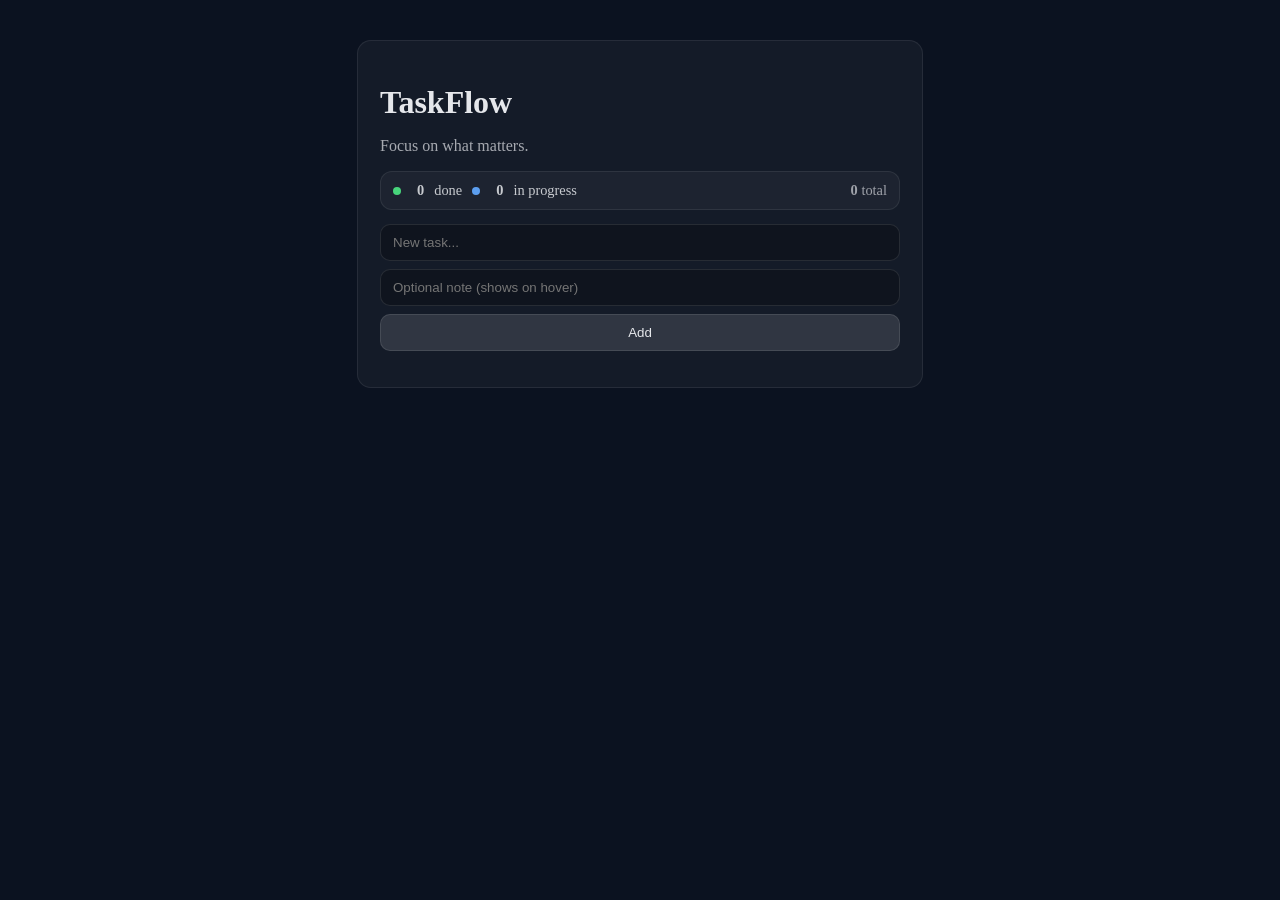
==== Public/index.html @ 0ef5a36f "Add progress summary to TaskFlow" ====
<!DOCTYPE html>
<html lang="en">
<head>
  <meta charset="UTF-8" />
  <meta name="viewport" content="width=device-width, initial-scale=1.0" />
  <title>TaskFlow</title>
  <link rel="stylesheet" href="style.css" />
</head>
<body>
  <div class="app">
    <h1>TaskFlow</h1>
<p class="subtitle">Focus on what matters.</p>

<div id="progressBar" class="progress-bar">
  <div class="progress-left">
    <span class="dot done"></span><span id="doneCount">0</span> done
    <span class="dot progress"></span><span id="progressCount">0</span> in progress
  </div>

  <div class="progress-right">
    <span id="totalCount">0</span> total
  </div>
</div>


    <form id="taskForm" class="task-form">
      <input
        type="text"
        id="titleInput"
        placeholder="New task..."
        required
      />
      <input
        type="text"
        id="noteInput"
        placeholder="Optional note (shows on hover)"
      />
      <button type="submit">Add</button>
    </form>

    <ul id="taskList"></ul>
  </div>

  <script src="app.js"></script>
</body>
</html>
---- Public/style.css ----
body {
  background: #0b1220;
  color: #e5e7eb;
}

.app {
  max-width: 520px;
  margin: 40px auto;
  padding: 22px;
  background: rgba(255,255,255,0.04);
  border: 1px solid rgba(255,255,255,0.08);
  border-radius: 14px;
}

h1 { margin-bottom: 6px; }
.subtitle { color: rgba(229,231,235,0.7); margin-bottom: 16px; }

.controls {
  display: flex;
  gap: 10px;
  flex-wrap: wrap;
  align-items: center;
  margin-bottom: 14px;
}

.filters { display: flex; gap: 8px; flex-wrap: wrap; }

.pill {
  background: rgba(255,255,255,0.06);
  border: 1px solid rgba(255,255,255,0.10);
  color: #e5e7eb;
  padding: 8px 10px;
  border-radius: 999px;
  cursor: pointer;
  font-size: 0.85rem;
}

.pill.active {
  background: rgba(255,255,255,0.14);
  border-color: rgba(255,255,255,0.18);
}

.task-form {
  display: grid;
  grid-template-columns: 1fr;
  gap: 8px;
  margin-bottom: 14px;
}

.task-form input, .task-form button {
  padding: 10px 12px;
  border-radius: 10px;
  border: 1px solid rgba(255,255,255,0.10);
  background: rgba(0,0,0,0.25);
  color: #e5e7eb;
}

.task-form button {
  cursor: pointer;
  background: rgba(255,255,255,0.12);
}

#taskList { list-style: none; padding: 0; margin: 0; display: grid; gap: 10px; }

.task {
  padding: 12px;
  border-radius: 12px;
  border: 1px solid rgba(255,255,255,0.08);
  background: rgba(255,255,255,0.03);
  display: flex;
  justify-content: space-between;
  gap: 12px;
}

.task .left { display: flex; flex-direction: column; gap: 6px; }
.task .title { font-weight: 600; }

.badge {
  width: fit-content;
  font-size: 0.78rem;
  padding: 4px 8px;
  border-radius: 999px;
  border: 1px solid rgba(255,255,255,0.12);
  color: rgba(229,231,235,0.9);
}

/* Status color-coding */
.task.todo { border-left: 4px solid rgba(148,163,184,0.9); }
.task.progress { border-left: 4px solid rgba(96,165,250,0.95); }
.task.done { border-left: 4px solid rgba(74,222,128,0.95); opacity: 0.85; }
.task.done .title { text-decoration: line-through; opacity: 0.75; }

.actions { display: flex; gap: 6px; align-items: center; }
.btn {
  padding: 8px 10px;
  border-radius: 10px;
  border: 1px solid rgba(255,255,255,0.10);
  background: rgba(255,255,255,0.06);
  color: #e5e7eb;
  cursor: pointer;
}
.btn.danger { background: rgba(239,68,68,0.16); border-color: rgba(239,68,68,0.22); }

/* Notes on hover (shows only if data-note exists) */
.title[data-note] {
  position: relative;
  cursor: help;
}

.title[data-note]::after {
  content: attr(data-note);
  position: absolute;
  left: 0;
  top: 120%;
  min-width: 220px;
  max-width: 320px;
  padding: 10px;
  border-radius: 10px;
  background: rgba(0,0,0,0.85);
  border: 1px solid rgba(255,255,255,0.12);
  color: #e5e7eb;
  font-weight: 500;
  opacity: 0;
  pointer-events: none;
  transform: translateY(6px);
  transition: opacity 0.2s ease, transform 0.2s ease;
  z-index: 10;
}

.title[data-note]:hover::after {
  opacity: 1;
  transform: translateY(0);
}

/* Empty state */
.empty {
  padding: 14px;
  border-radius: 12px;
  border: 1px dashed rgba(255,255,255,0.15);
  color: rgba(229,231,235,0.8);
  display: grid;
  gap: 4px;
}
.empty span { color: rgba(229,231,235,0.6); }

@media (max-width: 520px) {
  .app { margin: 20px auto; }
  .task { flex-direction: column; }
  .actions { justify-content: flex-start; }
}
.progress-bar {
  display: flex;
  justify-content: space-between;
  align-items: center;
  gap: 12px;
  padding: 10px 12px;
  border-radius: 12px;
  margin-bottom: 14px;
  background: rgba(255,255,255,0.04);
  border: 1px solid rgba(255,255,255,0.08);
  color: rgba(229,231,235,0.85);
  font-size: 0.9rem;
}

.progress-left {
  display: flex;
  align-items: center;
  gap: 10px;
  flex-wrap: wrap;
}

.progress-right {
  color: rgba(229,231,235,0.65);
}

.progress-bar span {
  font-weight: 600;
}


.dot {
  width: 8px;
  height: 8px;
  border-radius: 999px;
  display: inline-block;
  margin-right: 6px;
}

.dot.done {
  background: rgba(74,222,128,0.95);
}

.dot.progress {
  background: rgba(96,165,250,0.95);
}
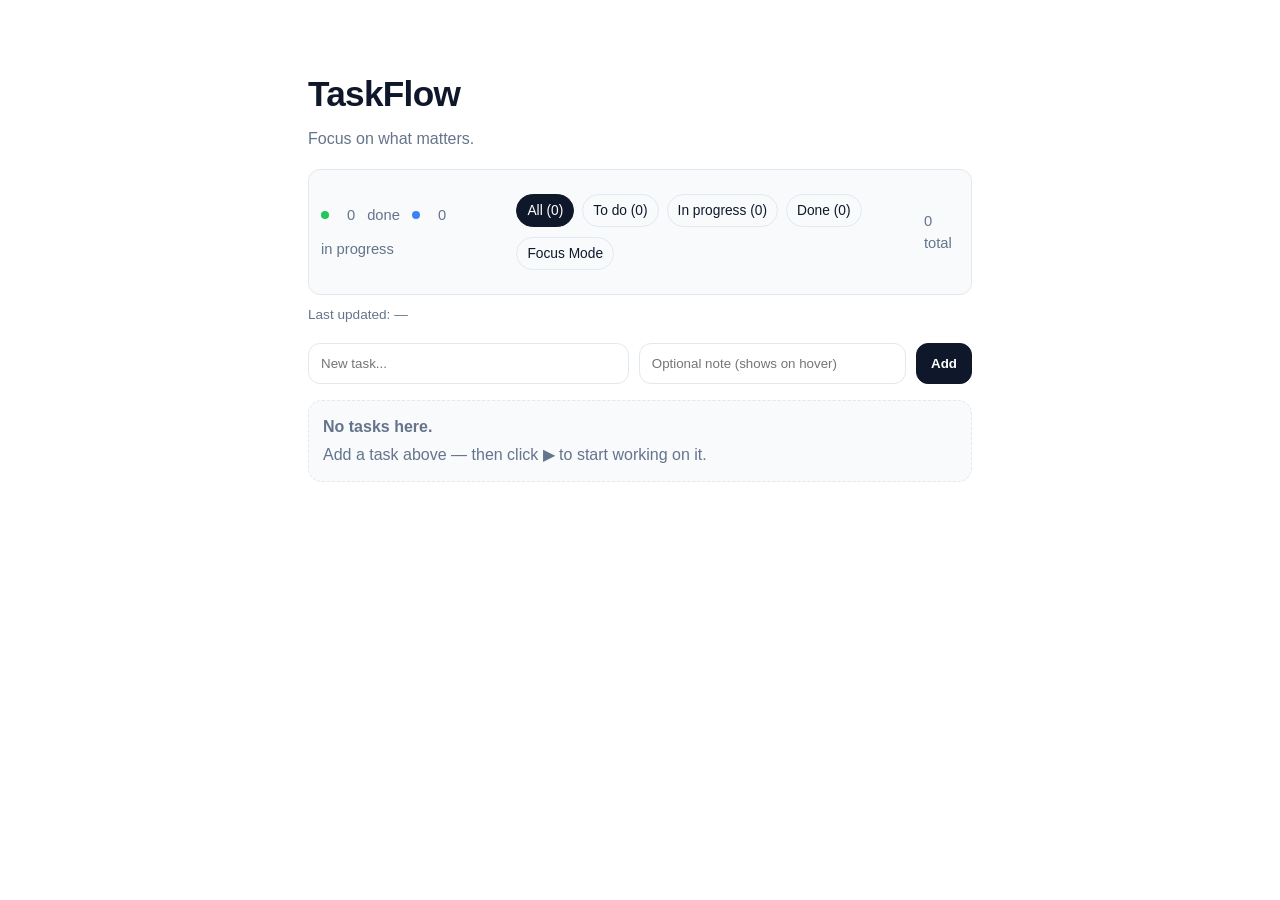
==== commit 91071f61: "Task loading adjustment3" ====
--- a/Public/index.html
+++ b/Public/index.html
@@ -16,6 +16,17 @@
     <span class="dot done"></span><span id="doneCount">0</span> done
     <span class="dot progress"></span><span id="progressCount">0</span> in progress
   </div>
+
+  <div class="controls">
+  <div class="filters">
+    <button type="button" class="pill active" data-filter="all">All</button>
+    <button type="button" class="pill" data-filter="todo">To do</button>
+    <button type="button" class="pill" data-filter="progress">In progress</button>
+    <button type="button" class="pill" data-filter="done">Done</button>
+  </div>
+
+  <button type="button" class="pill" id="focusToggle">Focus Mode</button>
+</div>
 
   <div class="progress-right">
     <span id="totalCount">0</span> total
--- a/Public/style.css
+++ b/Public/style.css
@@ -1,153 +1,46 @@
+/* RESET */
+* { margin: 0; padding: 0; box-sizing: border-box; }
+
+:root {
+  --bg: #ffffff;
+  --text: #0f172a;
+  --muted: #64748b;
+  --border: #e2e8f0;
+  --soft: #f8fafc;
+
+  --todo: #94a3b8;
+  --progress: #3b82f6;
+  --done: #22c55e;
+  --danger: #ef4444;
+}
+
+/* BASE */
 body {
-  background: #0b1220;
-  color: #e5e7eb;
-}
-
+  font-family: -apple-system, BlinkMacSystemFont, "Segoe UI", Roboto, sans-serif;
+  background: var(--bg);
+  color: var(--text);
+  line-height: 1.5;
+}
+
+/* APP CONTAINER */
 .app {
-  max-width: 520px;
+  max-width: 720px;
   margin: 40px auto;
-  padding: 22px;
-  background: rgba(255,255,255,0.04);
-  border: 1px solid rgba(255,255,255,0.08);
-  border-radius: 14px;
-}
-
-h1 { margin-bottom: 6px; }
-.subtitle { color: rgba(229,231,235,0.7); margin-bottom: 16px; }
-
-.controls {
-  display: flex;
-  gap: 10px;
-  flex-wrap: wrap;
-  align-items: center;
-  margin-bottom: 14px;
-}
-
-.filters { display: flex; gap: 8px; flex-wrap: wrap; }
-
-.pill {
-  background: rgba(255,255,255,0.06);
-  border: 1px solid rgba(255,255,255,0.10);
-  color: #e5e7eb;
-  padding: 8px 10px;
-  border-radius: 999px;
-  cursor: pointer;
-  font-size: 0.85rem;
-}
-
-.pill.active {
-  background: rgba(255,255,255,0.14);
-  border-color: rgba(255,255,255,0.18);
-}
-
-.task-form {
-  display: grid;
-  grid-template-columns: 1fr;
-  gap: 8px;
-  margin-bottom: 14px;
-}
-
-.task-form input, .task-form button {
-  padding: 10px 12px;
-  border-radius: 10px;
-  border: 1px solid rgba(255,255,255,0.10);
-  background: rgba(0,0,0,0.25);
-  color: #e5e7eb;
-}
-
-.task-form button {
-  cursor: pointer;
-  background: rgba(255,255,255,0.12);
-}
-
-#taskList { list-style: none; padding: 0; margin: 0; display: grid; gap: 10px; }
-
-.task {
-  padding: 12px;
-  border-radius: 12px;
-  border: 1px solid rgba(255,255,255,0.08);
-  background: rgba(255,255,255,0.03);
-  display: flex;
-  justify-content: space-between;
-  gap: 12px;
-}
-
-.task .left { display: flex; flex-direction: column; gap: 6px; }
-.task .title { font-weight: 600; }
-
-.badge {
-  width: fit-content;
-  font-size: 0.78rem;
-  padding: 4px 8px;
-  border-radius: 999px;
-  border: 1px solid rgba(255,255,255,0.12);
-  color: rgba(229,231,235,0.9);
-}
-
-/* Status color-coding */
-.task.todo { border-left: 4px solid rgba(148,163,184,0.9); }
-.task.progress { border-left: 4px solid rgba(96,165,250,0.95); }
-.task.done { border-left: 4px solid rgba(74,222,128,0.95); opacity: 0.85; }
-.task.done .title { text-decoration: line-through; opacity: 0.75; }
-
-.actions { display: flex; gap: 6px; align-items: center; }
-.btn {
-  padding: 8px 10px;
-  border-radius: 10px;
-  border: 1px solid rgba(255,255,255,0.10);
-  background: rgba(255,255,255,0.06);
-  color: #e5e7eb;
-  cursor: pointer;
-}
-.btn.danger { background: rgba(239,68,68,0.16); border-color: rgba(239,68,68,0.22); }
-
-/* Notes on hover (shows only if data-note exists) */
-.title[data-note] {
-  position: relative;
-  cursor: help;
-}
-
-.title[data-note]::after {
-  content: attr(data-note);
-  position: absolute;
-  left: 0;
-  top: 120%;
-  min-width: 220px;
-  max-width: 320px;
-  padding: 10px;
-  border-radius: 10px;
-  background: rgba(0,0,0,0.85);
-  border: 1px solid rgba(255,255,255,0.12);
-  color: #e5e7eb;
-  font-weight: 500;
-  opacity: 0;
-  pointer-events: none;
-  transform: translateY(6px);
-  transition: opacity 0.2s ease, transform 0.2s ease;
-  z-index: 10;
-}
-
-.title[data-note]:hover::after {
-  opacity: 1;
-  transform: translateY(0);
-}
-
-/* Empty state */
-.empty {
-  padding: 14px;
-  border-radius: 12px;
-  border: 1px dashed rgba(255,255,255,0.15);
-  color: rgba(229,231,235,0.8);
-  display: grid;
-  gap: 4px;
-}
-.empty span { color: rgba(229,231,235,0.6); }
-
-@media (max-width: 520px) {
-  .app { margin: 20px auto; }
-  .task { flex-direction: column; }
-  .actions { justify-content: flex-start; }
-}
+  padding: 28px;
+}
+
+h1 {
+  font-size: 2.2rem;
+  letter-spacing: -0.02em;
+  margin-bottom: 6px;
+}
+
+.subtitle {
+  color: var(--muted);
+  margin-bottom: 18px;
+}
+
+/* PROGRESS + UPDATED */
 .progress-bar {
   display: flex;
   justify-content: space-between;
@@ -155,28 +48,23 @@
   gap: 12px;
   padding: 10px 12px;
   border-radius: 12px;
-  margin-bottom: 14px;
-  background: rgba(255,255,255,0.04);
-  border: 1px solid rgba(255,255,255,0.08);
-  color: rgba(229,231,235,0.85);
-  font-size: 0.9rem;
+  background: var(--soft);
+  border: 1px solid var(--border);
+  margin-bottom: 10px;
+  font-size: 0.92rem;
 }
 
 .progress-left {
   display: flex;
   align-items: center;
-  gap: 10px;
+  gap: 12px;
   flex-wrap: wrap;
+  color: var(--muted);
 }
 
 .progress-right {
-  color: rgba(229,231,235,0.65);
-}
-
-.progress-bar span {
-  font-weight: 600;
-}
-
+  color: var(--muted);
+}
 
 .dot {
   width: 8px;
@@ -186,11 +74,271 @@
   margin-right: 6px;
 }
 
-.dot.done {
-  background: rgba(74,222,128,0.95);
-}
-
-.dot.progress {
-  background: rgba(96,165,250,0.95);
-}
-
+.dot.done { background: var(--done); }
+.dot.progress { background: var(--progress); }
+
+.last-updated {
+  margin: 0 0 18px;
+  color: var(--muted);
+  font-size: 0.85rem;
+}
+
+/* CONTROLS */
+.controls {
+  display: flex;
+  justify-content: space-between;
+  align-items: center;
+  gap: 10px;
+  flex-wrap: wrap;
+  margin: 14px 0;
+}
+
+.filters {
+  display: flex;
+  gap: 8px;
+  flex-wrap: wrap;
+}
+
+/* you already have .pill styles from before — keep them */
+
+
+.pill {
+  background: transparent;
+  border: 1px solid var(--border);
+  color: var(--text);
+  padding: 8px 10px;
+  border-radius: 999px;
+  cursor: pointer;
+  font-size: 0.86rem;
+  transition: background 0.2s ease, border-color 0.2s ease, transform 0.15s ease;
+}
+
+.pill:hover {
+  background: var(--soft);
+  border-color: #cbd5e1;
+}
+
+.pill.active {
+  background: var(--text);
+  border-color: var(--text);
+  color: white;
+}
+
+#focusToggle.active {
+  background: #0f172a;
+  border-color: #0f172a;
+  color: #fff;
+}
+
+/* FORM */
+.task-form {
+  display: grid;
+  grid-template-columns: 1.2fr 1fr auto;
+  gap: 10px;
+  margin-bottom: 16px;
+}
+
+.task-form input {
+  padding: 12px 12px;
+  border-radius: 12px;
+  border: 1px solid var(--border);
+  background: #fff;
+  outline: none;
+  transition: border-color 0.2s ease, box-shadow 0.2s ease;
+}
+
+.task-form input:focus {
+  border-color: #94a3b8;
+  box-shadow: 0 0 0 3px rgba(148, 163, 184, 0.25);
+}
+
+.task-form button {
+  padding: 12px 14px;
+  border-radius: 12px;
+  border: 1px solid var(--text);
+  background: var(--text);
+  color: white;
+  cursor: pointer;
+  font-weight: 600;
+  transition: transform 0.15s ease, opacity 0.2s ease;
+}
+
+.task-form button:hover { transform: translateY(-1px); }
+.task-form button:active { transform: translateY(0); opacity: 0.9; }
+
+/* LIST */
+#taskList {
+  list-style: none;
+  display: grid;
+  gap: 10px;
+}
+
+/* TASK CARD */
+.task {
+  border: 1px solid var(--border);
+  background: #fff;
+  border-radius: 14px;
+  padding: 14px;
+  display: flex;
+  align-items: center;
+  justify-content: space-between;
+  gap: 12px;
+}
+
+.task .left {
+  display: flex;
+  flex-direction: column;
+  gap: 6px;
+  min-width: 0;
+}
+
+.task .title {
+  font-weight: 650;
+  white-space: nowrap;
+  overflow: hidden;
+  text-overflow: ellipsis;
+}
+
+/* Badge */
+.badge {
+  width: fit-content;
+  font-size: 0.78rem;
+  padding: 4px 10px;
+  border-radius: 999px;
+  border: 1px solid var(--border);
+  color: var(--muted);
+  background: var(--soft);
+}
+
+/* Status color hint (left border) */
+.task.todo { border-left: 4px solid var(--todo); }
+.task.progress { border-left: 4px solid var(--progress); }
+.task.done { border-left: 4px solid var(--done); opacity: 0.9; }
+.task.done .title { text-decoration: line-through; color: #475569; }
+
+/* Actions */
+.actions {
+  display: flex;
+  gap: 8px;
+  align-items: center;
+  flex-wrap: wrap;
+}
+
+.btn {
+  padding: 8px 10px;
+  border-radius: 10px;
+  border: 1px solid var(--border);
+  background: #fff;
+  color: var(--text);
+  cursor: pointer;
+  transition: background 0.2s ease, transform 0.15s ease, border-color 0.2s ease;
+}
+
+.btn:hover {
+  background: var(--soft);
+  border-color: #cbd5e1;
+  transform: translateY(-1px);
+}
+
+.btn:active { transform: translateY(0); }
+
+.btn.danger {
+  border-color: rgba(239, 68, 68, 0.35);
+  color: var(--danger);
+}
+
+.btn.danger:hover {
+  background: rgba(239, 68, 68, 0.08);
+  border-color: rgba(239, 68, 68, 0.55);
+}
+
+/* Notes tooltip */
+.title[data-note] {
+  position: relative;
+  cursor: help;
+}
+
+.title[data-note]::after {
+  content: attr(data-note);
+  position: absolute;
+  left: 0;
+  top: 130%;
+  min-width: 220px;
+  max-width: 320px;
+  padding: 10px 12px;
+  border-radius: 12px;
+  background: #0f172a;
+  color: #fff;
+  font-weight: 500;
+  opacity: 0;
+  pointer-events: none;
+  transform: translateY(6px);
+  transition: opacity 0.18s ease, transform 0.18s ease;
+  z-index: 10;
+  box-shadow: 0 18px 40px rgba(2, 6, 23, 0.2);
+}
+
+.title[data-note]:hover::after {
+  opacity: 1;
+  transform: translateY(0);
+}
+
+/* Empty */
+.empty {
+  border: 1px dashed var(--border);
+  background: var(--soft);
+  border-radius: 14px;
+  padding: 14px;
+  color: var(--muted);
+  display: grid;
+  gap: 4px;
+}
+
+/* Soft appear animation */
+.task-anim {
+  opacity: 0;
+  transform: translateY(8px);
+  animation: taskIn 260ms ease forwards;
+}
+
+@keyframes taskIn {
+  to { opacity: 1; transform: translateY(0); }
+}
+
+/* Badge pulse */
+.badge.pulse {
+  animation: badgePulse 420ms ease;
+}
+
+@keyframes badgePulse {
+  0% { transform: scale(1); }
+  40% { transform: scale(1.08); }
+  100% { transform: scale(1); }
+}
+
+/* MOBILE */
+@media (max-width: 640px) {
+  .app {
+    margin: 18px auto;
+    padding: 18px;
+  }
+
+  h1 { font-size: 1.9rem; }
+
+  .task-form {
+    grid-template-columns: 1fr;
+  }
+
+  .task {
+    flex-direction: column;
+    align-items: stretch;
+  }
+
+  .actions {
+    justify-content: flex-start;
+  }
+
+  .task .title {
+    white-space: normal;
+  }
+}
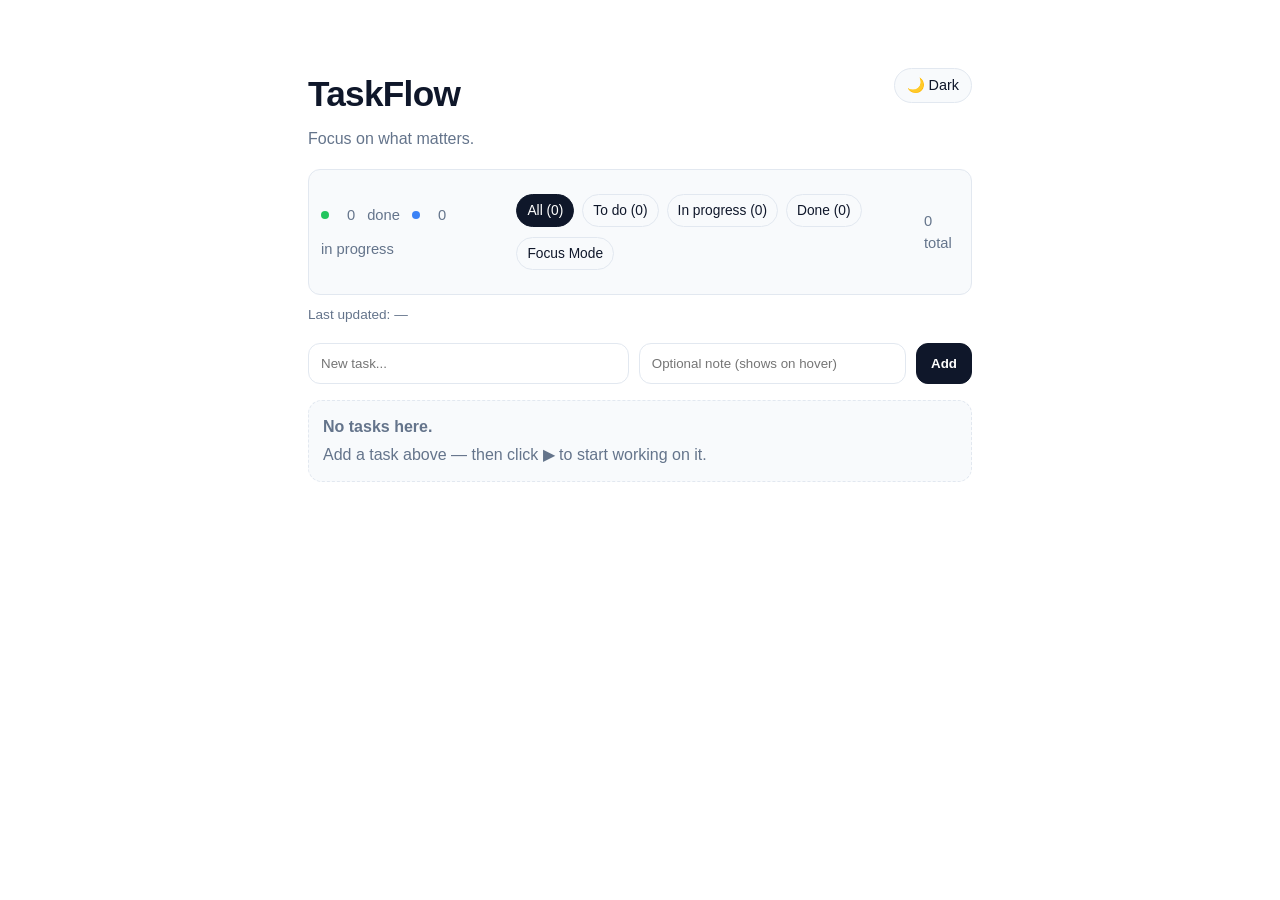
==== commit 99e2e587: "Theme additition" ====
--- a/Public/index.html
+++ b/Public/index.html
@@ -8,6 +8,10 @@
 </head>
 <body>
   <div class="app">
+    <button type="button" class="theme-toggle" id="themeToggle" aria-label="Toggle theme">
+  🌙 Dark
+</button>
+
     <h1>TaskFlow</h1>
 <p class="subtitle">Focus on what matters.</p>
 
--- a/Public/style.css
+++ b/Public/style.css
@@ -13,6 +13,21 @@
   --done: #22c55e;
   --danger: #ef4444;
 }
+
+/* Dark mode overrides */
+:root[data-theme="dark"] {
+  --bg: #0b1220;
+  --text: #e5e7eb;
+  --muted: rgba(229,231,235,0.65);
+  --border: rgba(255,255,255,0.12);
+  --soft: rgba(255,255,255,0.06);
+
+  --todo: rgba(148,163,184,0.9);
+  --progress: rgba(96,165,250,0.95);
+  --done: rgba(74,222,128,0.95);
+  --danger: rgba(239,68,68,0.95);
+}
+
 
 /* BASE */
 body {
@@ -342,3 +357,34 @@
     white-space: normal;
   }
 }
+
+/* Theme toggle button */
+.theme-toggle {
+  margin-left: auto;
+  display: inline-flex;
+  align-items: center;
+  gap: 8px;
+  padding: 8px 12px;
+  border-radius: 999px;
+  border: 1px solid var(--border);
+  background: var(--soft);
+  color: var(--text);
+  cursor: pointer;
+  font-size: 0.9rem;
+  transition: transform 0.15s ease, background 0.2s ease, border-color 0.2s ease;
+}
+
+.theme-toggle:hover {
+  transform: translateY(-1px);
+  border-color: #cbd5e1;
+}
+
+.theme-toggle:active {
+  transform: translateY(0);
+}
+
+/* Make the top row neat */
+.app > .theme-toggle {
+  float: right;
+  margin-bottom: 10px;
+}
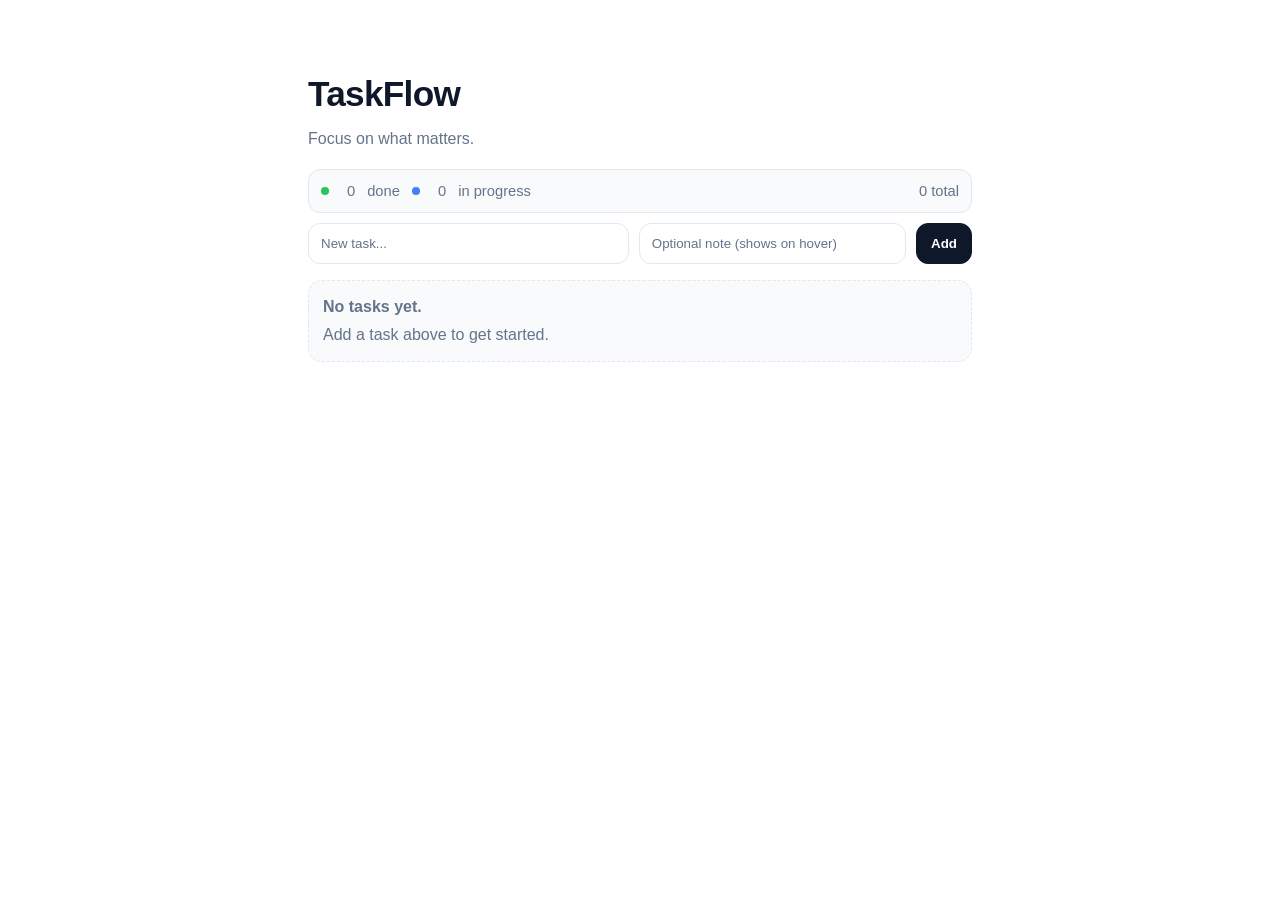
==== commit 6ef69604: "Fix frontend + API URL + user header" ====
--- a/Public/index.html
+++ b/Public/index.html
@@ -4,58 +4,33 @@
   <meta charset="UTF-8" />
   <meta name="viewport" content="width=device-width, initial-scale=1.0" />
   <title>TaskFlow</title>
-  <link rel="stylesheet" href="style.css" />
+  <link rel="stylesheet" href="./style.css" />
 </head>
 <body>
   <div class="app">
-    <button type="button" class="theme-toggle" id="themeToggle" aria-label="Toggle theme">
-  🌙 Dark
-</button>
+    <h1>TaskFlow</h1>
+    <p class="subtitle">Focus on what matters.</p>
 
-    <h1>TaskFlow</h1>
-<p class="subtitle">Focus on what matters.</p>
-
-<div id="progressBar" class="progress-bar">
-  <div class="progress-left">
-    <span class="dot done"></span><span id="doneCount">0</span> done
-    <span class="dot progress"></span><span id="progressCount">0</span> in progress
-  </div>
-
-  <div class="controls">
-  <div class="filters">
-    <button type="button" class="pill active" data-filter="all">All</button>
-    <button type="button" class="pill" data-filter="todo">To do</button>
-    <button type="button" class="pill" data-filter="progress">In progress</button>
-    <button type="button" class="pill" data-filter="done">Done</button>
-  </div>
-
-  <button type="button" class="pill" id="focusToggle">Focus Mode</button>
-</div>
-
-  <div class="progress-right">
-    <span id="totalCount">0</span> total
-  </div>
-</div>
-
+    <div id="progressBar" class="progress-bar">
+      <div class="progress-left">
+        <span class="dot done"></span><span id="doneCount">0</span> done
+        <span class="dot progress"></span><span id="progressCount">0</span> in progress
+      </div>
+      <div class="progress-right">
+        <span id="totalCount">0</span> total
+      </div>
+    </div>
 
     <form id="taskForm" class="task-form">
-      <input
-        type="text"
-        id="titleInput"
-        placeholder="New task..."
-        required
-      />
-      <input
-        type="text"
-        id="noteInput"
-        placeholder="Optional note (shows on hover)"
-      />
+      <input type="text" id="titleInput" placeholder="New task..." required />
+      <input type="text" id="noteInput" placeholder="Optional note (shows on hover)" />
       <button type="submit">Add</button>
     </form>
 
     <ul id="taskList"></ul>
   </div>
 
-  <script src="app.js"></script>
+  <!-- ✅ defer ensures DOM exists before app.js runs -->
+  <script src="./app.js" defer></script>
 </body>
 </html>
--- a/Public/style.css
+++ b/Public/style.css
@@ -7,6 +7,7 @@
   --muted: #64748b;
   --border: #e2e8f0;
   --soft: #f8fafc;
+  --card: #ffffff;
 
   --todo: #94a3b8;
   --progress: #3b82f6;
@@ -21,13 +22,13 @@
   --muted: rgba(229,231,235,0.65);
   --border: rgba(255,255,255,0.12);
   --soft: rgba(255,255,255,0.06);
+  --card: rgba(255,255,255,0.03);
 
   --todo: rgba(148,163,184,0.9);
   --progress: rgba(96,165,250,0.95);
   --done: rgba(74,222,128,0.95);
   --danger: rgba(239,68,68,0.95);
 }
-
 
 /* BASE */
 body {
@@ -114,9 +115,6 @@
   flex-wrap: wrap;
 }
 
-/* you already have .pill styles from before — keep them */
-
-
 .pill {
   background: transparent;
   border: 1px solid var(--border);
@@ -130,7 +128,7 @@
 
 .pill:hover {
   background: var(--soft);
-  border-color: #cbd5e1;
+  border-color: rgba(203,213,225,0.6);
 }
 
 .pill.active {
@@ -139,9 +137,10 @@
   color: white;
 }
 
+/* make focus button look correct in BOTH themes */
 #focusToggle.active {
-  background: #0f172a;
-  border-color: #0f172a;
+  background: var(--text);
+  border-color: var(--text);
   color: #fff;
 }
 
@@ -157,13 +156,18 @@
   padding: 12px 12px;
   border-radius: 12px;
   border: 1px solid var(--border);
-  background: #fff;
+  background: var(--card);
+  color: var(--text);
   outline: none;
   transition: border-color 0.2s ease, box-shadow 0.2s ease;
 }
 
+.task-form input::placeholder {
+  color: var(--muted);
+}
+
 .task-form input:focus {
-  border-color: #94a3b8;
+  border-color: rgba(148,163,184,0.9);
   box-shadow: 0 0 0 3px rgba(148, 163, 184, 0.25);
 }
 
@@ -191,7 +195,7 @@
 /* TASK CARD */
 .task {
   border: 1px solid var(--border);
-  background: #fff;
+  background: var(--card);
   border-radius: 14px;
   padding: 14px;
   display: flex;
@@ -229,7 +233,7 @@
 .task.todo { border-left: 4px solid var(--todo); }
 .task.progress { border-left: 4px solid var(--progress); }
 .task.done { border-left: 4px solid var(--done); opacity: 0.9; }
-.task.done .title { text-decoration: line-through; color: #475569; }
+.task.done .title { text-decoration: line-through; color: var(--muted); }
 
 /* Actions */
 .actions {
@@ -243,7 +247,7 @@
   padding: 8px 10px;
   border-radius: 10px;
   border: 1px solid var(--border);
-  background: #fff;
+  background: var(--card);
   color: var(--text);
   cursor: pointer;
   transition: background 0.2s ease, transform 0.15s ease, border-color 0.2s ease;
@@ -251,7 +255,7 @@
 
 .btn:hover {
   background: var(--soft);
-  border-color: #cbd5e1;
+  border-color: rgba(203,213,225,0.6);
   transform: translateY(-1px);
 }
 
@@ -376,14 +380,13 @@
 
 .theme-toggle:hover {
   transform: translateY(-1px);
-  border-color: #cbd5e1;
+  border-color: rgba(203,213,225,0.6);
 }
 
 .theme-toggle:active {
   transform: translateY(0);
 }
 
-/* Make the top row neat */
 .app > .theme-toggle {
   float: right;
   margin-bottom: 10px;
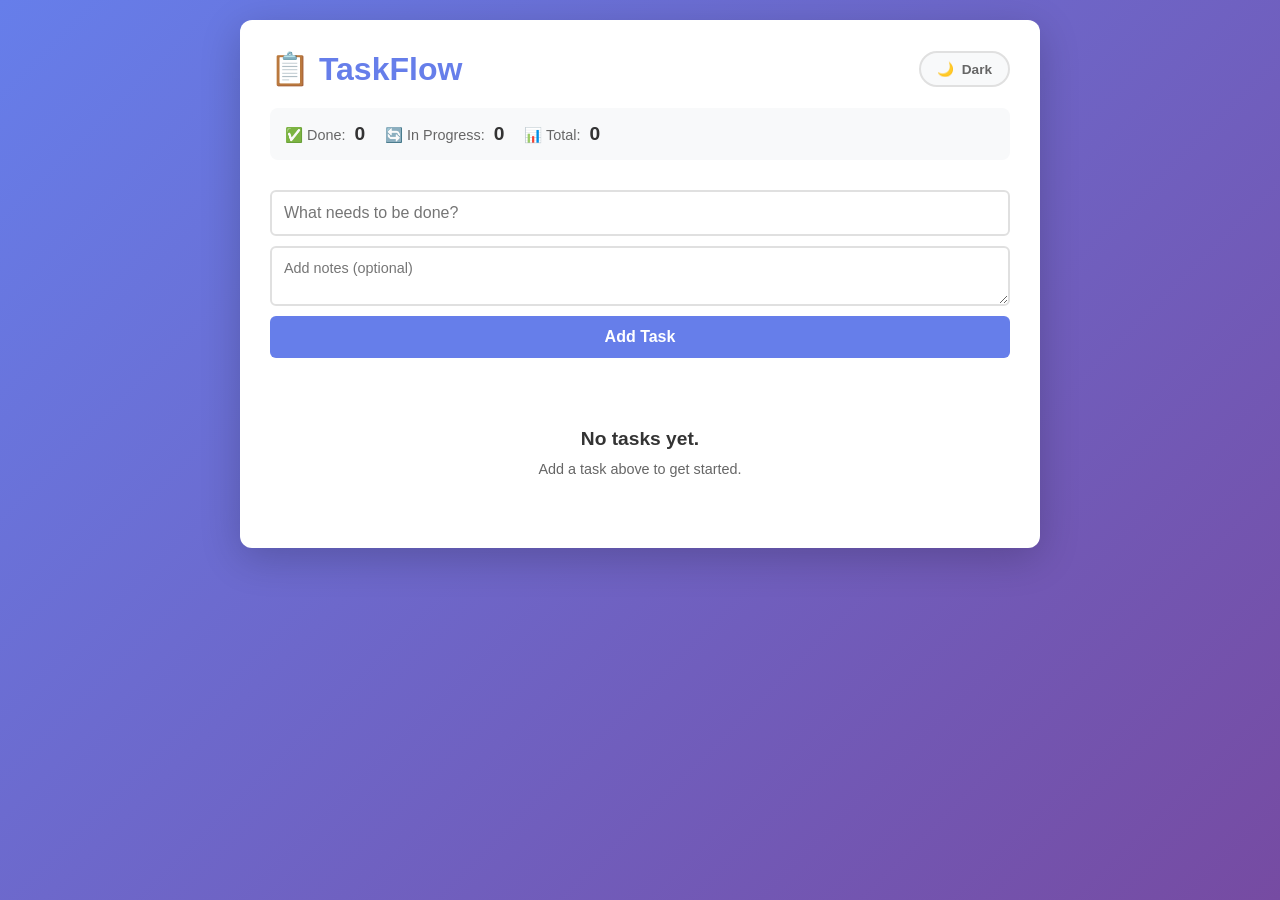
==== commit 15d022f4: "Frontendd fix" ====
--- a/Public/index.html
+++ b/Public/index.html
@@ -1,36 +1,440 @@
 <!DOCTYPE html>
 <html lang="en">
 <head>
-  <meta charset="UTF-8" />
-  <meta name="viewport" content="width=device-width, initial-scale=1.0" />
-  <title>TaskFlow</title>
-  <link rel="stylesheet" href="./style.css" />
+    <meta charset="UTF-8">
+    <meta name="viewport" content="width=device-width, initial-scale=1.0">
+    <title>TaskFlow</title>
+    <style>
+        * {
+            margin: 0;
+            padding: 0;
+            box-sizing: border-box;
+        }
+
+        :root {
+            --bg-gradient-start: #667eea;
+            --bg-gradient-end: #764ba2;
+            --container-bg: #ffffff;
+            --text-primary: #333333;
+            --text-secondary: #666666;
+            --border-color: #e0e0e0;
+            --input-bg: #ffffff;
+            --input-border: #e0e0e0;
+            --input-focus: #667eea;
+            --btn-primary: #667eea;
+            --btn-primary-hover: #5568d3;
+            --stats-bg: #f8f9fa;
+            --task-hover-shadow: rgba(102, 126, 234, 0.2);
+            --badge-todo-bg: #e0e0e0;
+            --badge-todo-text: #666666;
+        }
+
+        [data-theme="dark"] {
+            --bg-gradient-start: #1a1a2e;
+            --bg-gradient-end: #16213e;
+            --container-bg: #0f3460;
+            --text-primary: #e4e4e4;
+            --text-secondary: #b0b0b0;
+            --border-color: #2d4059;
+            --input-bg: #1a1a2e;
+            --input-border: #2d4059;
+            --input-focus: #00adb5;
+            --btn-primary: #00adb5;
+            --btn-primary-hover: #00909a;
+            --stats-bg: #1a1a2e;
+            --task-hover-shadow: rgba(0, 173, 181, 0.3);
+            --badge-todo-bg: #2d4059;
+            --badge-todo-text: #b0b0b0;
+        }
+
+        body {
+            font-family: -apple-system, BlinkMacSystemFont, 'Segoe UI', Roboto, Oxygen, Ubuntu, Cantarell, sans-serif;
+            background: linear-gradient(135deg, var(--bg-gradient-start) 0%, var(--bg-gradient-end) 100%);
+            min-height: 100vh;
+            padding: 20px;
+            transition: background 0.3s ease;
+        }
+
+        .container {
+            max-width: 800px;
+            margin: 0 auto;
+            background: var(--container-bg);
+            border-radius: 12px;
+            padding: 30px;
+            box-shadow: 0 10px 40px rgba(0,0,0,0.2);
+            transition: background 0.3s ease;
+        }
+
+        .header {
+            display: flex;
+            justify-content: space-between;
+            align-items: center;
+            margin-bottom: 20px;
+        }
+
+        h1 {
+            color: var(--btn-primary);
+            font-size: 2rem;
+            transition: color 0.3s ease;
+        }
+
+        .theme-toggle {
+            background: var(--stats-bg);
+            border: 2px solid var(--border-color);
+            border-radius: 50px;
+            padding: 8px 16px;
+            cursor: pointer;
+            font-size: 1.2rem;
+            transition: all 0.3s ease;
+            display: flex;
+            align-items: center;
+            gap: 8px;
+        }
+
+        .theme-toggle:hover {
+            transform: scale(1.05);
+            border-color: var(--btn-primary);
+        }
+
+        .theme-toggle span {
+            font-size: 0.85rem;
+            color: var(--text-secondary);
+            font-weight: 600;
+        }
+
+        .stats {
+            display: flex;
+            gap: 20px;
+            margin-bottom: 30px;
+            padding: 15px;
+            background: var(--stats-bg);
+            border-radius: 8px;
+            transition: background 0.3s ease;
+        }
+
+        .stats span {
+            color: var(--text-secondary);
+            font-size: 0.9rem;
+            transition: color 0.3s ease;
+        }
+
+        .stats strong {
+            color: var(--text-primary);
+            font-size: 1.2rem;
+            margin-left: 5px;
+            transition: color 0.3s ease;
+        }
+
+        #taskForm {
+            display: flex;
+            flex-direction: column;
+            gap: 10px;
+            margin-bottom: 30px;
+        }
+
+        #titleInput {
+            padding: 12px;
+            border: 2px solid var(--input-border);
+            border-radius: 6px;
+            font-size: 1rem;
+            background: var(--input-bg);
+            color: var(--text-primary);
+            transition: all 0.3s ease;
+        }
+
+        #titleInput:focus {
+            outline: none;
+            border-color: var(--input-focus);
+        }
+
+        #noteInput {
+            padding: 12px;
+            border: 2px solid var(--input-border);
+            border-radius: 6px;
+            font-size: 0.9rem;
+            resize: vertical;
+            min-height: 60px;
+            font-family: inherit;
+            background: var(--input-bg);
+            color: var(--text-primary);
+            transition: all 0.3s ease;
+        }
+
+        #noteInput:focus {
+            outline: none;
+            border-color: var(--input-focus);
+        }
+
+        #taskForm button[type="submit"] {
+            padding: 12px;
+            background: var(--btn-primary);
+            color: white;
+            border: none;
+            border-radius: 6px;
+            font-size: 1rem;
+            font-weight: 600;
+            cursor: pointer;
+            transition: background 0.3s ease;
+        }
+
+        #taskForm button[type="submit"]:hover {
+            background: var(--btn-primary-hover);
+        }
+
+        #taskList {
+            list-style: none;
+        }
+
+        .task {
+            display: flex;
+            justify-content: space-between;
+            align-items: center;
+            padding: 15px;
+            border: 2px solid var(--border-color);
+            border-radius: 8px;
+            margin-bottom: 10px;
+            transition: all 0.3s ease;
+            background: var(--container-bg);
+        }
+
+        .task:hover {
+            border-color: var(--btn-primary);
+            box-shadow: 0 2px 8px var(--task-hover-shadow);
+        }
+
+        .task.done {
+            opacity: 0.6;
+            border-color: #28a745;
+        }
+
+        [data-theme="dark"] .task.done {
+            background: rgba(40, 167, 69, 0.1);
+        }
+
+        [data-theme="light"] .task.done {
+            background: #f0fff4;
+        }
+
+        .task.progress {
+            border-color: #ffc107;
+        }
+
+        [data-theme="dark"] .task.progress {
+            background: rgba(255, 193, 7, 0.1);
+        }
+
+        [data-theme="light"] .task.progress {
+            background: #fffbf0;
+        }
+
+        .left {
+            flex: 1;
+            display: flex;
+            align-items: center;
+            gap: 10px;
+        }
+
+        .title {
+            font-size: 1rem;
+            color: var(--text-primary);
+            position: relative;
+            cursor: help;
+            transition: color 0.3s ease;
+        }
+
+        .title[data-note]:hover::after {
+            content: attr(data-note);
+            position: absolute;
+            bottom: 100%;
+            left: 0;
+            background: #333;
+            color: white;
+            padding: 8px 12px;
+            border-radius: 6px;
+            font-size: 0.85rem;
+            white-space: pre-wrap;
+            max-width: 300px;
+            z-index: 10;
+            margin-bottom: 5px;
+        }
+
+        [data-theme="dark"] .title[data-note]:hover::after {
+            background: #1a1a2e;
+            border: 1px solid var(--border-color);
+        }
+
+        .badge {
+            padding: 4px 12px;
+            border-radius: 12px;
+            font-size: 0.75rem;
+            font-weight: 600;
+            text-transform: uppercase;
+        }
+
+        .task.todo .badge {
+            background: var(--badge-todo-bg);
+            color: var(--badge-todo-text);
+        }
+
+        .task.progress .badge {
+            background: #fff3cd;
+            color: #856404;
+        }
+
+        [data-theme="dark"] .task.progress .badge {
+            background: rgba(255, 193, 7, 0.3);
+            color: #ffc107;
+        }
+
+        .task.done .badge {
+            background: #d4edda;
+            color: #155724;
+        }
+
+        [data-theme="dark"] .task.done .badge {
+            background: rgba(40, 167, 69, 0.3);
+            color: #28a745;
+        }
+
+        .actions {
+            display: flex;
+            gap: 8px;
+        }
+
+        .btn {
+            padding: 8px 12px;
+            background: var(--stats-bg);
+            border: 1px solid var(--border-color);
+            border-radius: 6px;
+            cursor: pointer;
+            transition: all 0.2s ease;
+            font-size: 1rem;
+            color: var(--text-primary);
+        }
+
+        .btn:hover {
+            background: var(--input-bg);
+            transform: translateY(-1px);
+            border-color: var(--btn-primary);
+        }
+
+        .btn.danger {
+            color: #dc3545;
+        }
+
+        .btn.danger:hover {
+            background: rgba(220, 53, 69, 0.1);
+            border-color: #dc3545;
+        }
+
+        .empty {
+            text-align: center;
+            padding: 40px;
+            color: var(--text-secondary);
+            transition: color 0.3s ease;
+        }
+
+        .empty strong {
+            display: block;
+            font-size: 1.2rem;
+            margin-bottom: 10px;
+            color: var(--text-primary);
+            transition: color 0.3s ease;
+        }
+
+        .empty span {
+            font-size: 0.9rem;
+        }
+
+        @media (max-width: 600px) {
+            .container {
+                padding: 20px;
+            }
+
+            h1 {
+                font-size: 1.5rem;
+            }
+
+            .header {
+                flex-direction: column;
+                gap: 15px;
+                align-items: flex-start;
+            }
+
+            .stats {
+                flex-direction: column;
+                gap: 10px;
+            }
+
+            .task {
+                flex-direction: column;
+                align-items: flex-start;
+                gap: 10px;
+            }
+
+            .actions {
+                width: 100%;
+                justify-content: flex-end;
+            }
+        }
+    </style>
 </head>
 <body>
-  <div class="app">
-    <h1>TaskFlow</h1>
-    <p class="subtitle">Focus on what matters.</p>
-
-    <div id="progressBar" class="progress-bar">
-      <div class="progress-left">
-        <span class="dot done"></span><span id="doneCount">0</span> done
-        <span class="dot progress"></span><span id="progressCount">0</span> in progress
-      </div>
-      <div class="progress-right">
-        <span id="totalCount">0</span> total
-      </div>
+    <div class="container">
+        <div class="header">
+            <h1>📋 TaskFlow</h1>
+            <button class="theme-toggle" id="themeToggle" aria-label="Toggle dark mode">
+                <span id="themeIcon">🌙</span>
+                <span id="themeText">Dark</span>
+            </button>
+        </div>
+        
+        <div class="stats">
+            <span>✅ Done: <strong id="doneCount">0</strong></span>
+            <span>🔄 In Progress: <strong id="progressCount">0</strong></span>
+            <span>📊 Total: <strong id="totalCount">0</strong></span>
+        </div>
+
+        <form id="taskForm">
+            <input type="text" id="titleInput" placeholder="What needs to be done?" required>
+            <textarea id="noteInput" placeholder="Add notes (optional)"></textarea>
+            <button type="submit">Add Task</button>
+        </form>
+
+        <ul id="taskList"></ul>
     </div>
 
-    <form id="taskForm" class="task-form">
-      <input type="text" id="titleInput" placeholder="New task..." required />
-      <input type="text" id="noteInput" placeholder="Optional note (shows on hover)" />
-      <button type="submit">Add</button>
-    </form>
-
-    <ul id="taskList"></ul>
-  </div>
-
-  <!-- ✅ defer ensures DOM exists before app.js runs -->
-  <script src="./app.js" defer></script>
+    <script>
+        // Dark mode toggle
+        const themeToggle = document.getElementById('themeToggle');
+        const themeIcon = document.getElementById('themeIcon');
+        const themeText = document.getElementById('themeText');
+        const htmlElement = document.documentElement;
+
+        // Check for saved theme preference or default to 'light'
+        const currentTheme = localStorage.getItem('theme') || 'light';
+        htmlElement.setAttribute('data-theme', currentTheme);
+        updateThemeButton(currentTheme);
+
+        themeToggle.addEventListener('click', () => {
+            const currentTheme = htmlElement.getAttribute('data-theme');
+            const newTheme = currentTheme === 'light' ? 'dark' : 'light';
+            
+            htmlElement.setAttribute('data-theme', newTheme);
+            localStorage.setItem('theme', newTheme);
+            updateThemeButton(newTheme);
+        });
+
+        function updateThemeButton(theme) {
+            if (theme === 'dark') {
+                themeIcon.textContent = '☀️';
+                themeText.textContent = 'Light';
+            } else {
+                themeIcon.textContent = '🌙';
+                themeText.textContent = 'Dark';
+            }
+        }
+    </script>
+    <script src="app.js"></script>
 </body>
-</html>
+</html>
